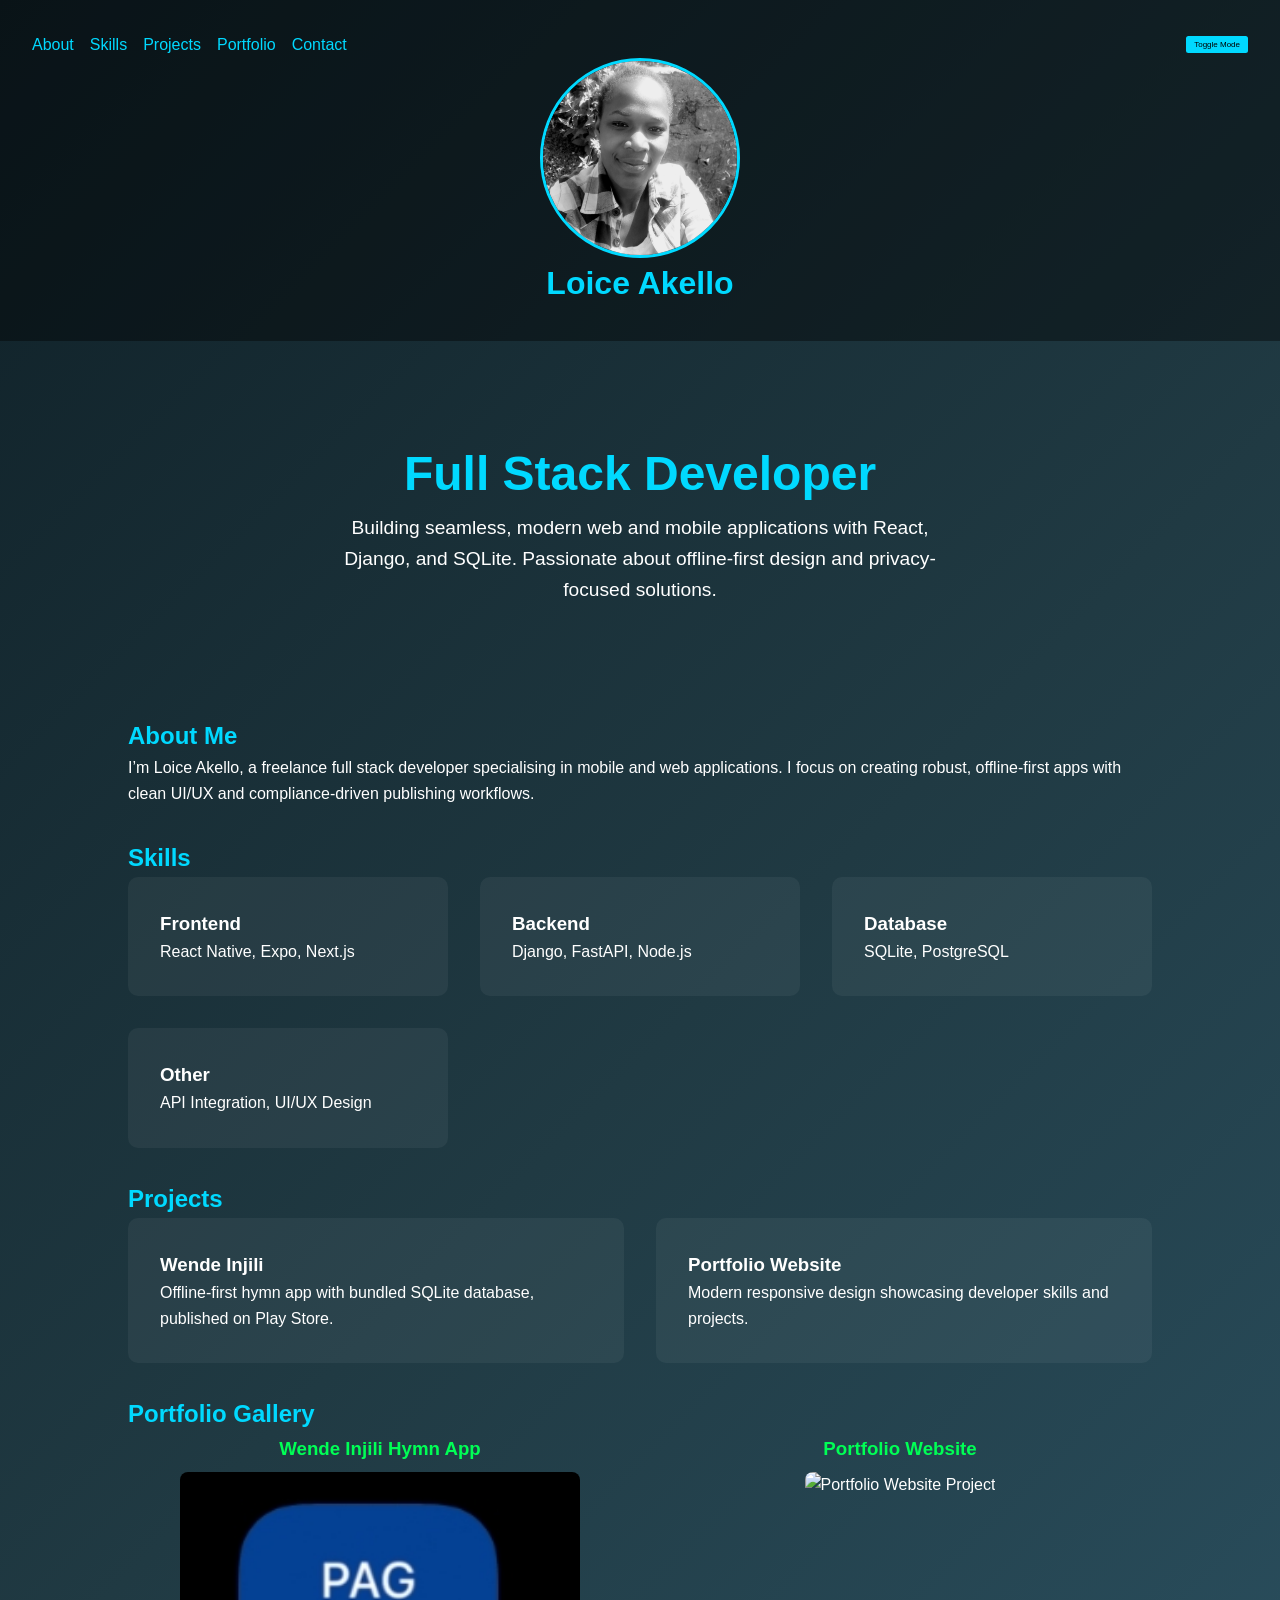
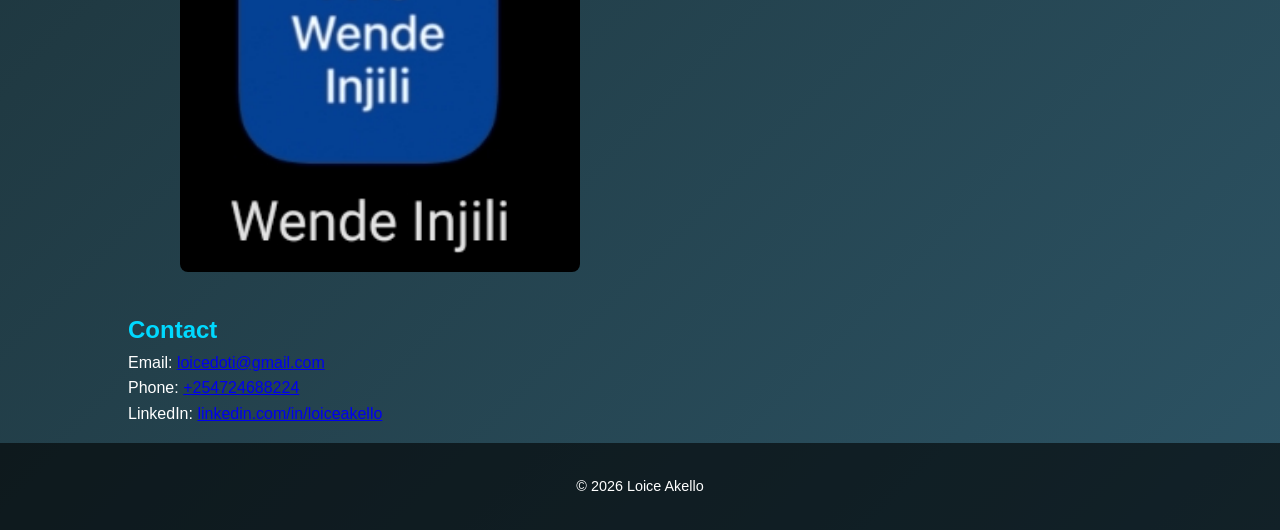
==== index.html @ aa0aff54 "Update index.html and styles.css with latest changes" ====
<!DOCTYPE html>
<html lang="en">
<head>
  <meta charset="UTF-8">
  <meta name="viewport" content="width=device-width, initial-scale=1.0">
  <title>Loice Akello | Full Stack Developer</title>
  <link rel="stylesheet" href="styles.css">
</head>
<body>
  <header>
    <div class="header-top">
    <nav class="top-nav">
      <a href="#about">About</a>
      <a href="#skills">Skills</a>
      <a href="#projects">Projects</a>
      <a href="#portfolio">Portfolio</a>
      <a href="#contact">Contact</a>
    </nav>

    <!-- Toggle mode button on far right -->
    <button class="toggle-btn" onclick="toggleTheme()">Toggle Mode</button>
    </div>
  
  <!-- Profile image -->
  <img src="images/profile.jpg" alt="Loice Akello" class="profile">

  <!-- Name below the image -->
  <h1>Loice Akello</h1>
  </header>

  <section class="hero">
    <h2>Full Stack Developer</h2>
    <p>Building seamless, modern web and mobile applications with React, Django, and SQLite. Passionate about offline-first design and privacy-focused solutions.</p>
  </section>

  <section id="about">
    <h2>About Me</h2>
    <p>I’m Loice Akello, a freelance full stack developer specialising in mobile and web applications. I focus on creating robust, offline-first apps with clean UI/UX and compliance-driven publishing workflows.</p>
  </section>

  <section id="skills">
    <h2>Skills</h2>
    <div class="card-grid">
      <div class="card"><h3>Frontend</h3><p>React Native, Expo, Next.js</p></div>
      <div class="card"><h3>Backend</h3><p>Django, FastAPI, Node.js</p></div>
      <div class="card"><h3>Database</h3><p>SQLite, PostgreSQL</p></div>
      <div class="card"><h3>Other</h3><p>API Integration, UI/UX Design</p></div>
    </div>
  </section>

  <section id="projects">
    <h2>Projects</h2>
    <div class="card-grid">
      <div class="card"><h3>Wende Injili</h3><p>Offline-first hymn app with bundled SQLite database, published on Play Store.</p></div>
      <div class="card"><h3>Portfolio Website</h3><p>Modern responsive design showcasing developer skills and projects.</p></div>
    </div>
  </section>

  <section id="portfolio">
    <h2>Portfolio Gallery</h2>
    <div class="gallery">
      <div class="gallery-item">
        <h3>Wende Injili Hymn App</h3>
        <img src="images/hymn_app.jpg" alt="Wende Injili Project">
      </div>

      <div class="gallery-item">
        <h3>Portfolio Website</h3>
        <img src="images/portfolio.jpg" alt="Portfolio Website Project">
      </div>
    </div>
  </section>

  <section id="contact">
    <h2>Contact</h2>
    <p>Email: <a href="mailto:loicedoti@gmail.com">loicedoti@gmail.com</a></p>
    <p>Phone: <a href="tel:+254724688224">+254724688224</a></p>
    <p>LinkedIn: <a href="#">linkedin.com/in/loiceakello</a></p>
  </section>

  <footer>
    <p>&copy; 2026 Loice Akello</p>
  </footer>

  <script>
    function toggleTheme() {
      document.body.classList.toggle('light');
    }
  </script>
</body>
</html>
---- styles.css ----
h2 {
  color: #00d9ff; /* Light cyan color for headings */
}

header {
  display: flex;
  flex-direction: column; /* stack items vertically */
  align-items: center;    /* center horizontally */
  padding: 2rem;
  background: rgba(0,0,0,0.4);
  position: relative;
  top: 0;
}

header img.profile {
  width: 200px;
  height: 200px;
  border-radius: 50%; /* circular photo */
  border: 3px solid #00d9ff;
  object-fit: cover;
  margin-bottom: 0.01rem; /* space between image and h1 */
}

header h1 {
  font-size: 2rem;
  font-weight: bold;
  color: #00d9ff;
  text-align: center;
}

.header-top {
  width: 100%;
  display: flex;
  justify-content: space-between; /* nav on left, toggle on right */
  align-items: center;
}

.top-nav {
  display: flex;
  gap: 1rem; /* space between links */
}

.top-nav a {
  color: #00d9ff;
  text-decoration: none;
  font-weight: 500;
  transition: color 0.3s ease;
}

.top-nav a:hover {
  color: #c3c8c9;
}

.toggle-btn {
  font-size: 0.5rem;
  background: #00d9ff;
  border: none;
  padding: 0.25rem 0.5rem;
  border-radius: 2.5px;
  cursor: pointer;
  color: #000;
}

.gallery {
  display: grid;
  grid-template-columns: repeat(auto-fit, minmax(250px, 1fr));
  gap: 2rem;
}

.gallery-item {
  text-align: center; /* centers h3 and image */
}

.gallery-item h3 {
  margin-bottom: 0.5rem;
  color: #00ff55;
}

.gallery-item img {
  width: 100%;
  max-width: 400px;
  border-radius: 8px;
  transition: transform 0.3s ease;
}

.gallery-item img:hover {
  transform: scale(1.05);
}

 /* Reset */
    * { margin: 0; padding: 0; box-sizing: border-box; }

    body {
      font-family: 'Segoe UI', sans-serif;
      background: linear-gradient(135deg, #0f2027, #203a43, #2c5364);
      color: #fff;
      line-height: 1.6;
      transition: background 0.5s, color 0.5s;
    }

    body.light {
      background: #f5f5f5;
      color: #333;
    }

    .hero {
      height: 40vh;
      display: flex;
      flex-direction: column;
      justify-content: center;
      align-items: center;
      text-align: center;
      padding: 0 10%;
    }

    .hero h2 {
      font-size: 3rem;
      margin-bottom: 0;
      animation: fadeInDown 1.5s ease;
    }

    .hero p {
      font-size: 1.2rem;
      max-width: 600px;
      animation: fadeInUp 2s ease;
    }

    @keyframes fadeInDown {
      from { opacity: 0; transform: translateY(-30px); }
      to { opacity: 1; transform: translateY(0); }
    }

    @keyframes fadeInUp {
      from { opacity: 0; transform: translateY(30px); }
      to { opacity: 1; transform: translateY(0); }
    }

    section {
      padding: 1rem 10%;
    }

    .card-grid {
      display: grid;
      grid-template-columns: repeat(auto-fit, minmax(250px, 1fr));
      gap: 2rem;
    }

    .card {
      background: rgba(255,255,255,0.05);
      padding: 2rem;
      border-radius: 10px;
      transition: transform 0.3s ease, background 0.3s ease;
    }

    .card:hover {
      transform: translateY(-10px);
      background: rgba(255,255,255,0.1);
    }

    .gallery {
      display: grid;
      grid-template-columns: repeat(auto-fit, minmax(200px, 1fr));
      gap: 1rem;
    }

    .gallery img {
      width: 100%;
      border-radius: 8px;
      transition: transform 0.3s ease;
    }

    .gallery img:hover {
      transform: scale(1.05);
    }

    footer {
      text-align: center;
      padding: 2rem;
      background: rgba(0,0,0,0.6);
      font-size: 0.9rem;
    }

    footer a {
      color: #00d9ff;
      text-decoration: none;
    }
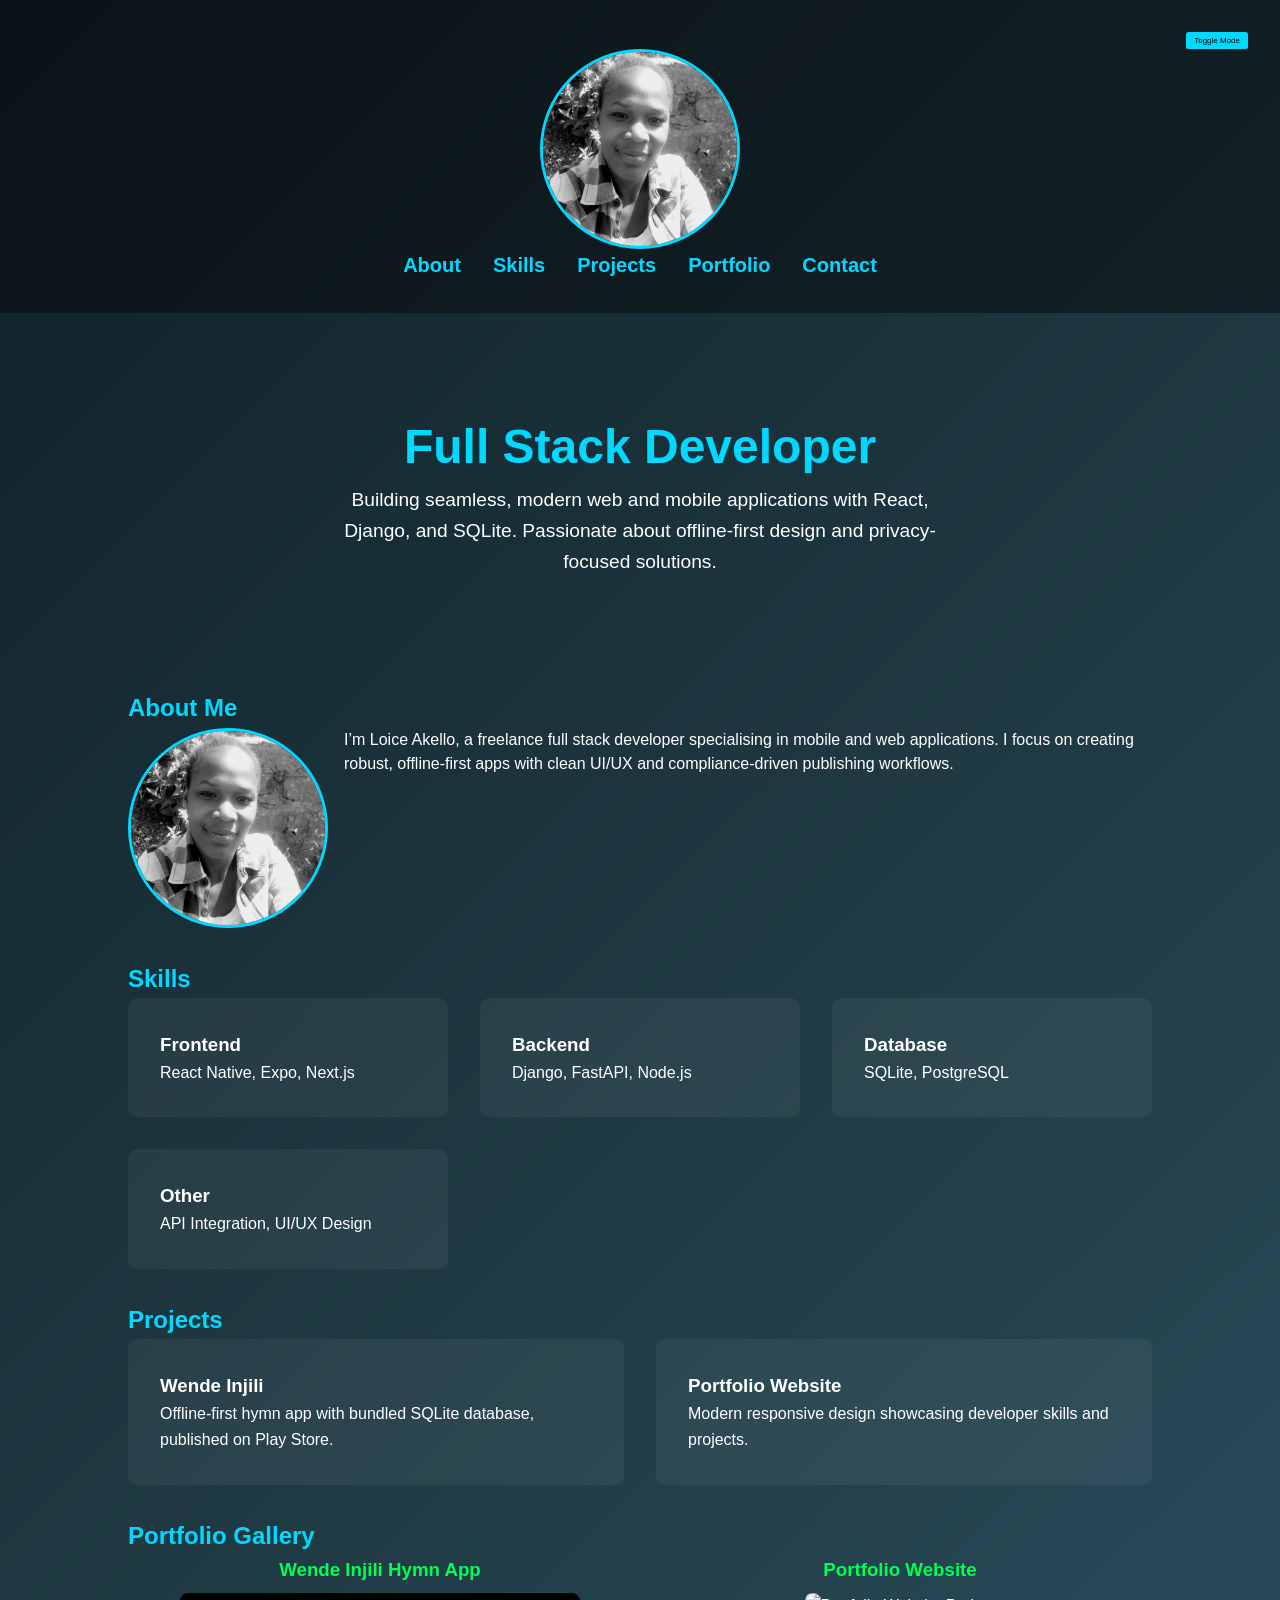
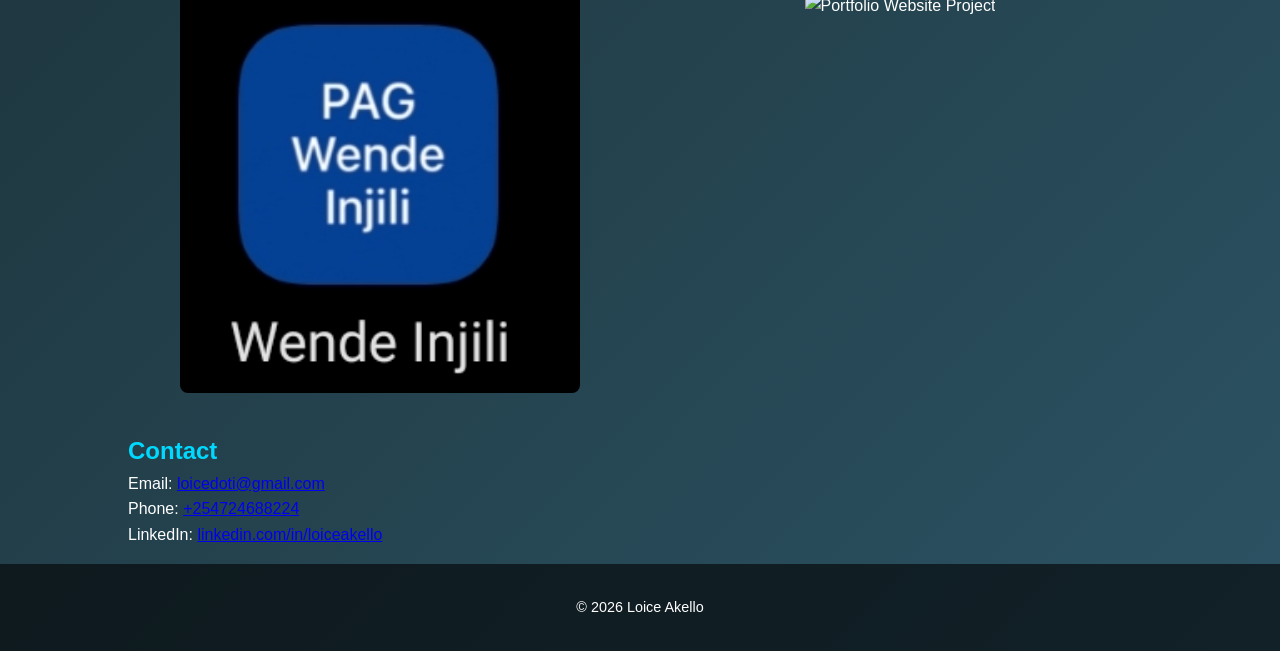
==== commit a21a5e2d: "update index.html and styles.css with latest changes" ====
--- a/index.html
+++ b/index.html
@@ -9,23 +9,21 @@
 <body>
   <header>
     <div class="header-top">
-    <nav class="top-nav">
-      <a href="#about">About</a>
-      <a href="#skills">Skills</a>
-      <a href="#projects">Projects</a>
-      <a href="#portfolio">Portfolio</a>
-      <a href="#contact">Contact</a>
-    </nav>
-
     <!-- Toggle mode button on far right -->
     <button class="toggle-btn" onclick="toggleTheme()">Toggle Mode</button>
     </div>
-  
-  <!-- Profile image -->
-  <img src="images/profile.jpg" alt="Loice Akello" class="profile">
 
-  <!-- Name below the image -->
-  <h1>Loice Akello</h1>
+    <!-- Profile image -->
+    <img src="images/profile.jpg" alt="Loice Akello" class="profile">
+    
+    <!-- Navigation links below profile, aligned left -->
+    <nav class="top-nav">
+    <a href="#about">About</a>
+    <a href="#skills">Skills</a>
+    <a href="#projects">Projects</a>
+    <a href="#portfolio">Portfolio</a>
+    <a href="#contact">Contact</a>
+    </nav>
   </header>
 
   <section class="hero">
@@ -34,9 +32,14 @@
   </section>
 
   <section id="about">
-    <h2>About Me</h2>
-    <p>I’m Loice Akello, a freelance full stack developer specialising in mobile and web applications. I focus on creating robust, offline-first apps with clean UI/UX and compliance-driven publishing workflows.</p>
-  </section>
+  <h2>About Me</h2>
+  <div class="about-container">
+    <img src="images/profile.jpg" alt="Loice Akello" class="profile">
+    <p>
+      I’m Loice Akello, a freelance full stack developer specialising in mobile and web applications. I focus on creating robust, offline-first apps with clean UI/UX and compliance-driven publishing workflows.
+    </p>
+  </div>
+</section>
 
   <section id="skills">
     <h2>Skills</h2>
--- a/styles.css
+++ b/styles.css
@@ -31,19 +31,21 @@
 .header-top {
   width: 100%;
   display: flex;
-  justify-content: space-between; /* nav on left, toggle on right */
-  align-items: center;
+  justify-content: flex-end; /* toggle button on far right */
 }
 
 .top-nav {
-  display: flex;
-  gap: 1rem; /* space between links */
+  width: 100%;
+  display: flex;
+  justify-content: center; /* centers the links horizontally */
+  gap: 2rem; /* spacing between links */
 }
 
 .top-nav a {
   color: #00d9ff;
   text-decoration: none;
-  font-weight: 500;
+  font-weight: 700;
+  font-size: 1.25rem;
   transition: color 0.3s ease;
 }
 
@@ -183,4 +185,25 @@
     footer a {
       color: #00d9ff;
       text-decoration: none;
-    }+    }
+
+.about-container {
+  display: flex;
+  align-items: flex-start; /* aligns top edges */
+  gap: 1rem; /* space between text and photo */
+}
+
+.about-container p {
+  flex: 1; /* text takes remaining space */
+  width: 600px;       /* fixes the paragraph width */
+  font-size: 1rem;    /* optional: adjust text size */
+  line-height: 1.5;   /* optional: improves readability */
+}
+
+.about-container img.profile {
+  width: 200px;
+  height: 200px;
+  border-radius: 50%; /* circular photo */
+  border: 3px solid #00d9ff;
+  object-fit: cover;
+}
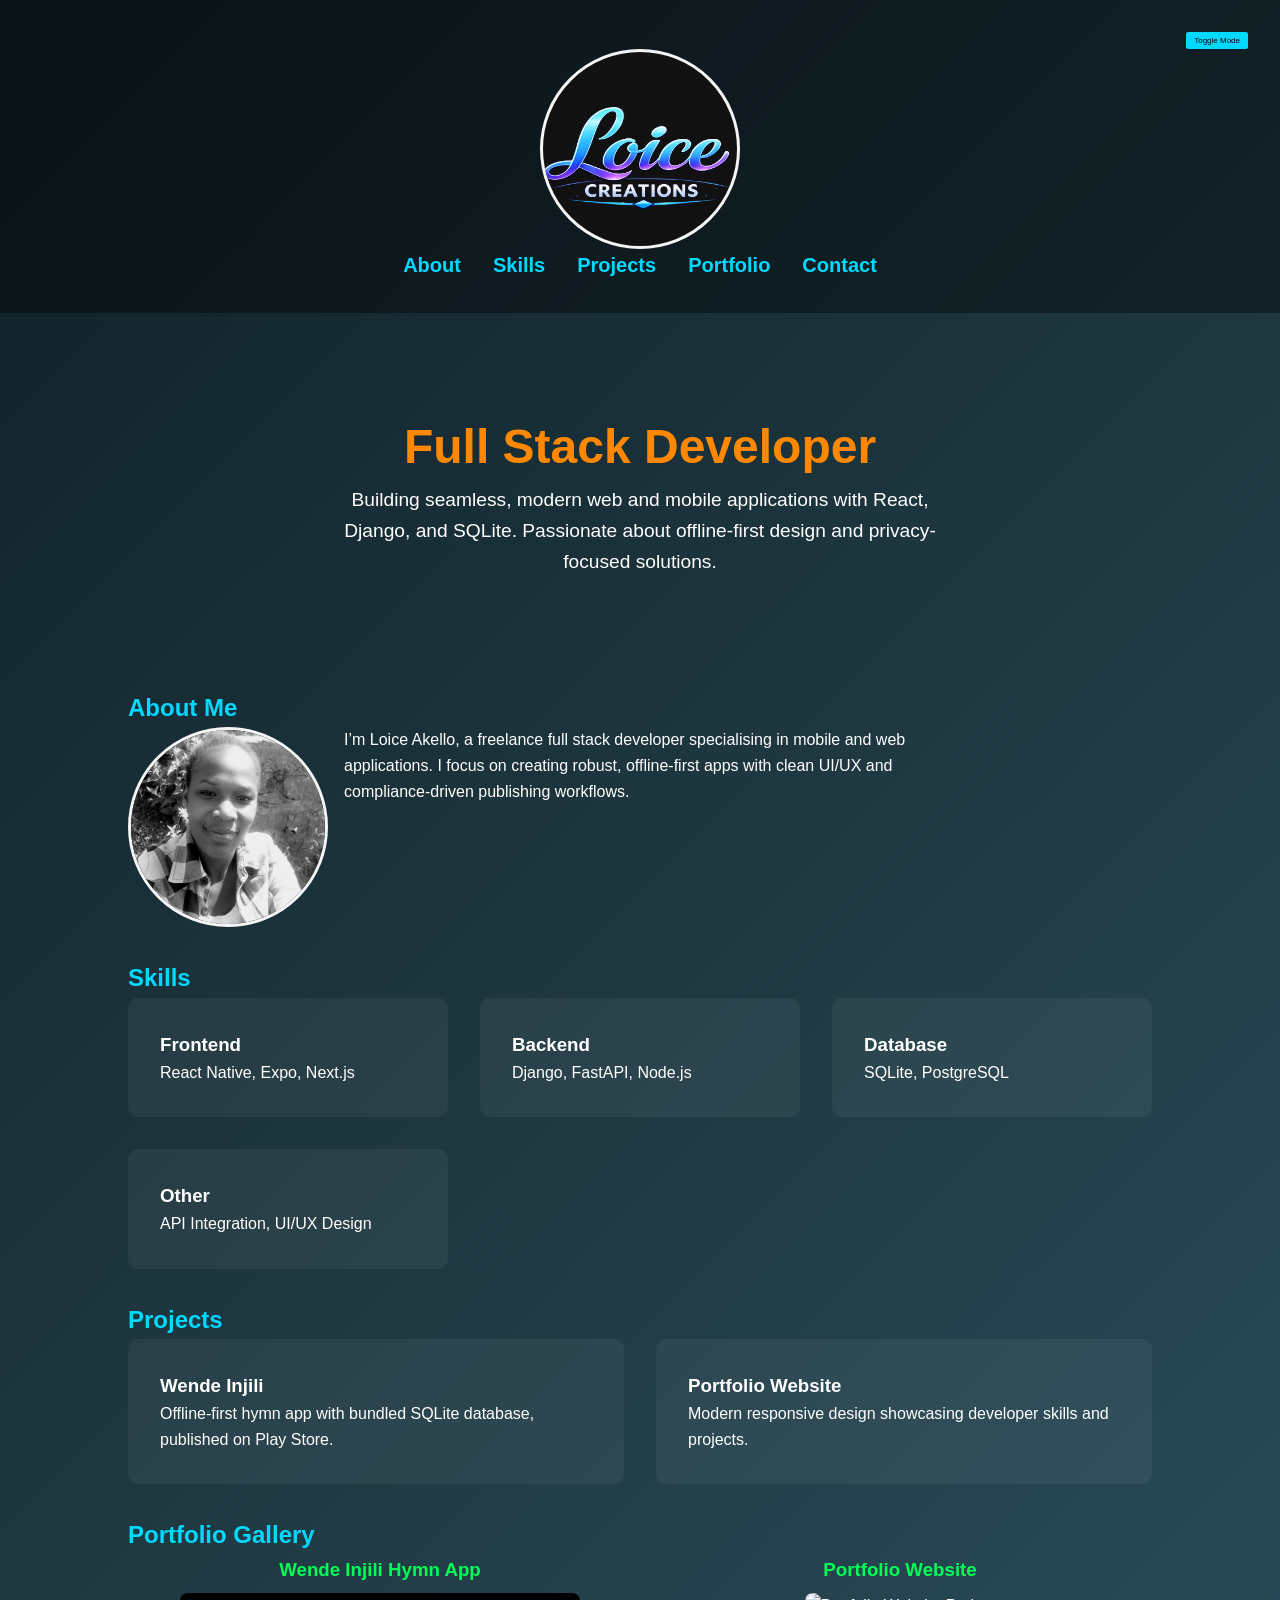
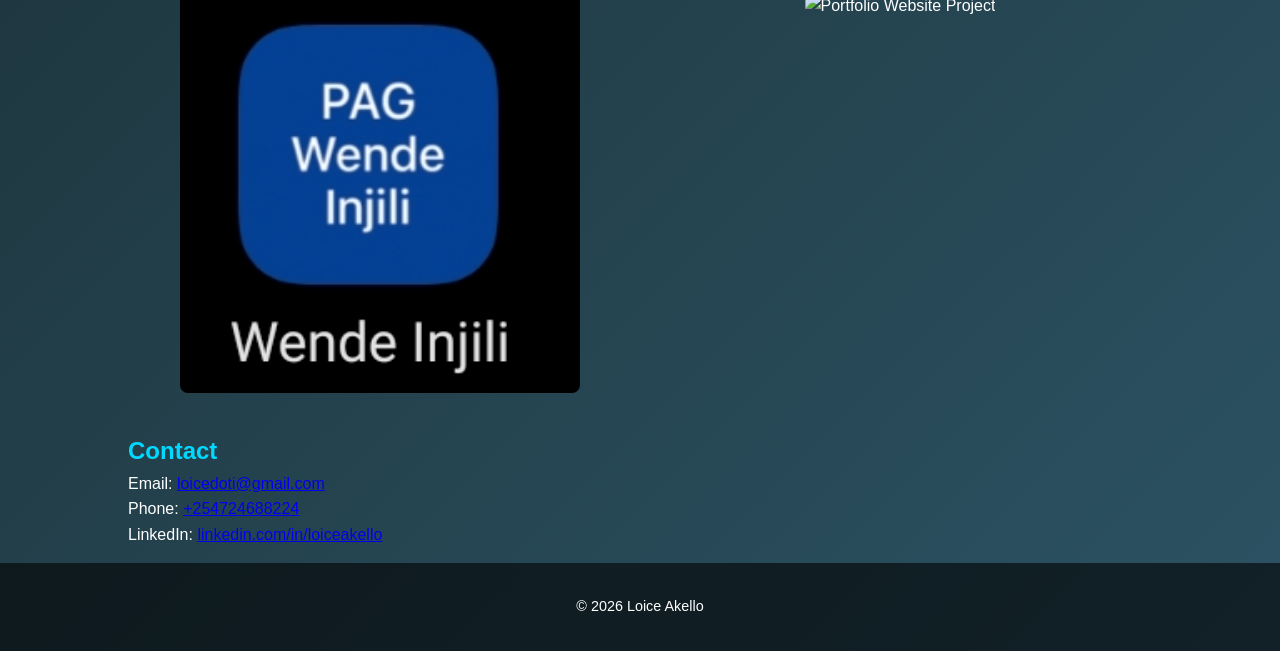
==== commit af575181: "Add new images and update index.html, styles.css" ====
--- a/index.html
+++ b/index.html
@@ -14,7 +14,7 @@
     </div>
 
     <!-- Profile image -->
-    <img src="images/profile.jpg" alt="Loice Akello" class="profile">
+    <img src="images/logo.png" alt="Loice Creations" class="logo">
     
     <!-- Navigation links below profile, aligned left -->
     <nav class="top-nav">
@@ -27,7 +27,7 @@
   </header>
 
   <section class="hero">
-    <h2>Full Stack Developer</h2>
+    <h1>Full Stack Developer</h1>
     <p>Building seamless, modern web and mobile applications with React, Django, and SQLite. Passionate about offline-first design and privacy-focused solutions.</p>
   </section>
 
--- a/styles.css
+++ b/styles.css
@@ -12,20 +12,14 @@
   top: 0;
 }
 
-header img.profile {
+header img.logo {
   width: 200px;
   height: 200px;
   border-radius: 50%; /* circular photo */
-  border: 3px solid #00d9ff;
+  border: 3px solid #f5f5f5;
   object-fit: cover;
-  margin-bottom: 0.01rem; /* space between image and h1 */
-}
-
-header h1 {
-  font-size: 2rem;
-  font-weight: bold;
-  color: #00d9ff;
-  text-align: center;
+   background-color: #111;
+  margin-bottom: 0; /* removes space below image */ 
 }
 
 .header-top {
@@ -44,8 +38,8 @@
 .top-nav a {
   color: #00d9ff;
   text-decoration: none;
-  font-weight: 700;
-  font-size: 1.25rem;
+  font-weight: 600;
+  font-size: clamp(0.5rem, 2vw, 1.25rem); /* responsive scaling */
   transition: color 0.3s ease;
 }
 
@@ -115,8 +109,9 @@
       padding: 0 10%;
     }
 
-    .hero h2 {
-      font-size: 3rem;
+    .hero h1 {
+      color: #ff8800;
+      font-size: clamp(1.5rem, 5vw, 3rem);
       margin-bottom: 0;
       animation: fadeInDown 1.5s ease;
     }
@@ -194,16 +189,27 @@
 }
 
 .about-container p {
-  flex: 1; /* text takes remaining space */
-  width: 600px;       /* fixes the paragraph width */
-  font-size: 1rem;    /* optional: adjust text size */
-  line-height: 1.5;   /* optional: improves readability */
+  max-width: 600px;
+}
+
+/* Responsive rule for small screens */
+@media (max-width: 768px) {
+  .about-container {
+    flex-direction: column;   /* stack items vertically */
+    align-items: center;      /* center them horizontally */
+    text-align: center;       /* center text */
+  }
+
+  .about-container p {
+    width: 100%;              /* text takes full width below image */
+    max-width: 600px;         /* still capped for readability */
+  }
 }
 
 .about-container img.profile {
   width: 200px;
   height: 200px;
   border-radius: 50%; /* circular photo */
-  border: 3px solid #00d9ff;
+  border: 3px solid #f5f5f5;
   object-fit: cover;
 }
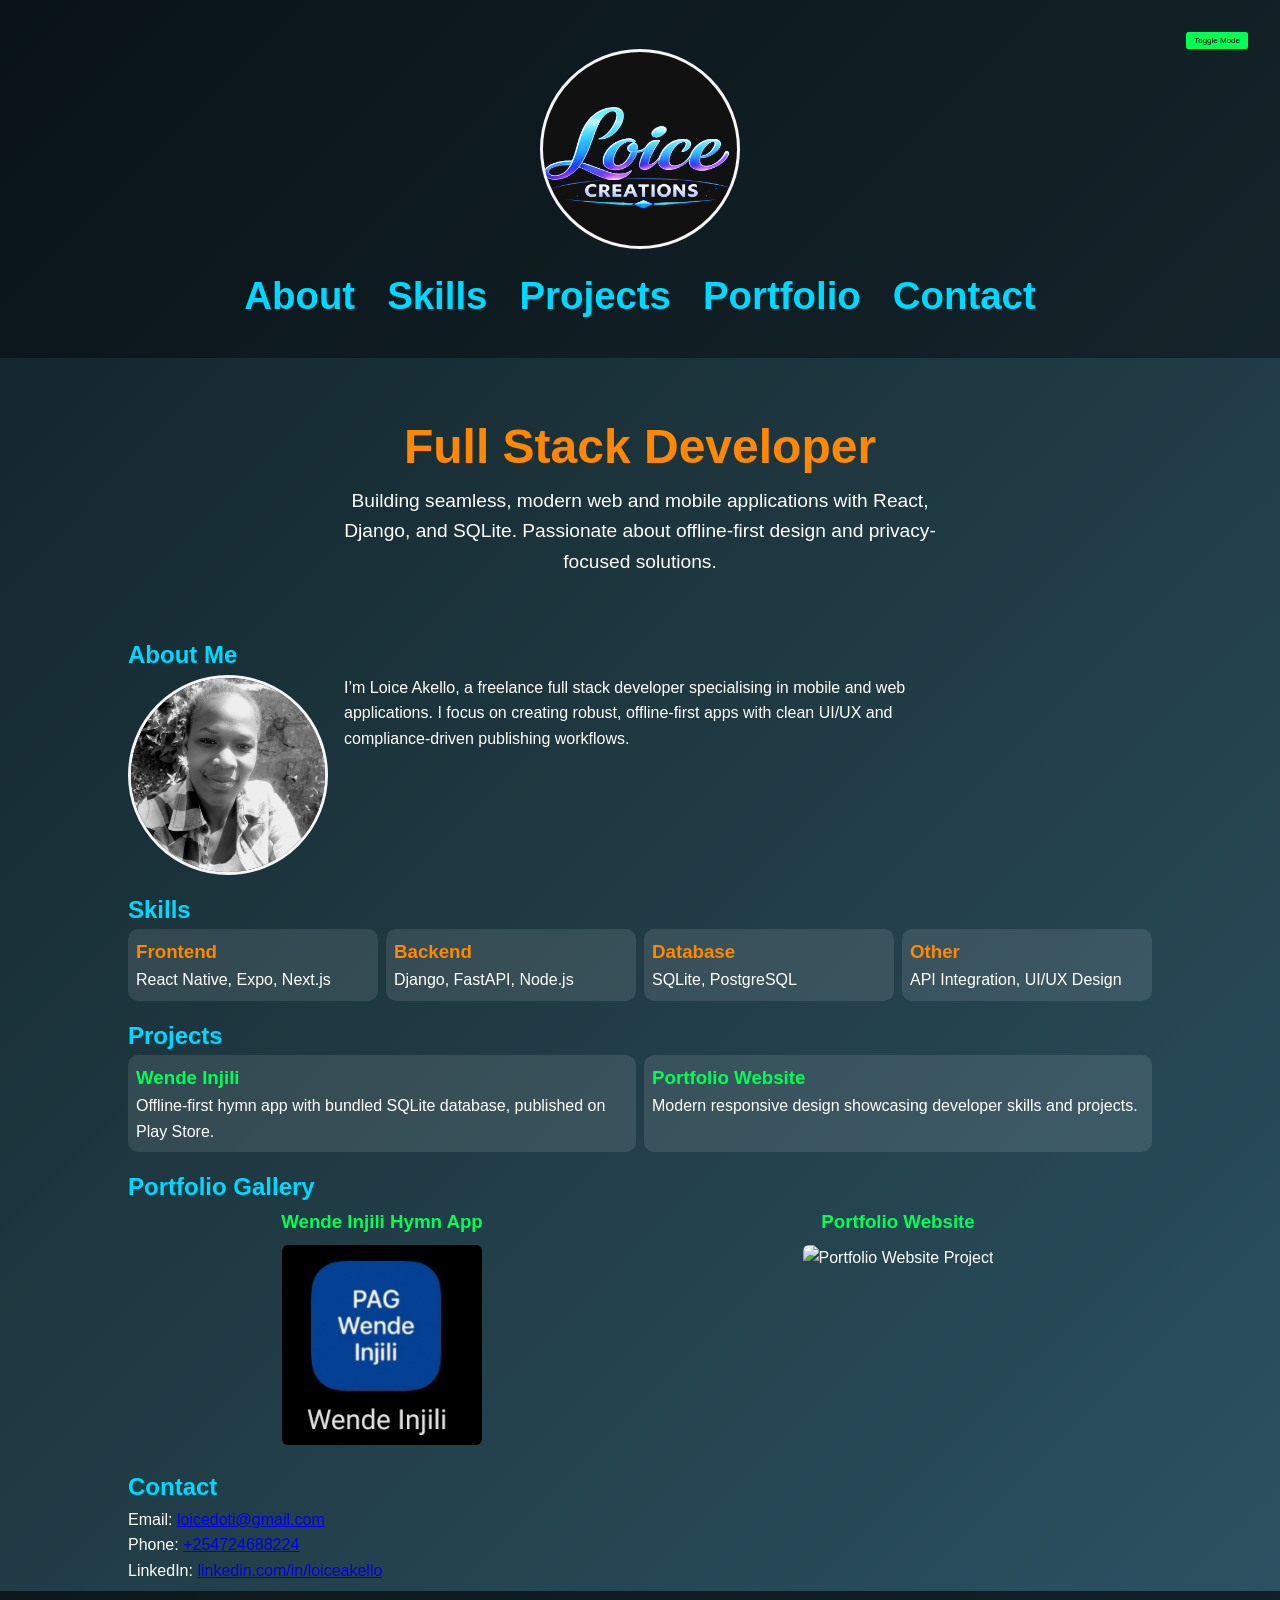
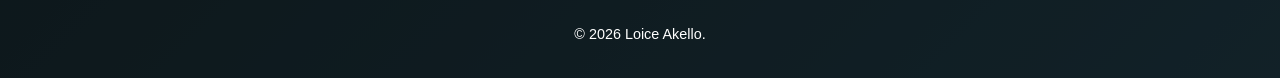
==== commit 52eb64aa: "Add changes made to styles.css and index.html" ====
--- a/index.html
+++ b/index.html
@@ -82,7 +82,7 @@
   </section>
 
   <footer>
-    <p>&copy; 2026 Loice Akello</p>
+    <p>&copy; 2026 Loice Akello.</p>
   </footer>
 
   <script>
--- a/styles.css
+++ b/styles.css
@@ -1,5 +1,5 @@
 h2 {
-  color: #00d9ff; /* Light cyan color for headings */
+  color:  #00d9ff; /* bright cyan for section titles */
 }
 
 header {
@@ -19,7 +19,7 @@
   border: 3px solid #f5f5f5;
   object-fit: cover;
    background-color: #111;
-  margin-bottom: 0; /* removes space below image */ 
+  margin-bottom: 1rem; /* space below the logo */
 }
 
 .header-top {
@@ -39,17 +39,18 @@
   color: #00d9ff;
   text-decoration: none;
   font-weight: 600;
-  font-size: clamp(0.5rem, 2vw, 1.25rem); /* responsive scaling */
-  transition: color 0.3s ease;
+  font-size: clamp(0.8rem, 3vw, 2.5rem); /* responsive scaling */
+  transition: color 0.3s ease, transform 0.3s ease; /* smooth hover effects */
 }
 
 .top-nav a:hover {
   color: #c3c8c9;
+  transform: scale(1.1); /* slight zoom on hover */
 }
 
 .toggle-btn {
   font-size: 0.5rem;
-  background: #00d9ff;
+  background: #00ff55;
   border: none;
   padding: 0.25rem 0.5rem;
   border-radius: 2.5px;
@@ -60,7 +61,7 @@
 .gallery {
   display: grid;
   grid-template-columns: repeat(auto-fit, minmax(250px, 1fr));
-  gap: 2rem;
+  gap: 0.5rem;
 }
 
 .gallery-item {
@@ -100,7 +101,7 @@
     }
 
     .hero {
-      height: 40vh;
+      height: 30vh;
       display: flex;
       flex-direction: column;
       justify-content: center;
@@ -133,18 +134,18 @@
     }
 
     section {
-      padding: 1rem 10%;
+      padding: 0.5rem 10%;
     }
 
     .card-grid {
       display: grid;
       grid-template-columns: repeat(auto-fit, minmax(250px, 1fr));
-      gap: 2rem;
+      gap: 0.5rem;
     }
 
     .card {
-      background: rgba(255,255,255,0.05);
-      padding: 2rem;
+      background: rgba(255,255,255,0.1);
+      padding: 0.5rem;
       border-radius: 10px;
       transition: transform 0.3s ease, background 0.3s ease;
     }
@@ -157,13 +158,14 @@
     .gallery {
       display: grid;
       grid-template-columns: repeat(auto-fit, minmax(200px, 1fr));
-      gap: 1rem;
-    }
-
-    .gallery img {
-      width: 100%;
-      border-radius: 8px;
-      transition: transform 0.3s ease;
+      gap: 0.5rem;
+    }
+
+    .gallery-item img {
+    width: 100%;
+    max-width: 200px;          
+    border-radius: 6px;
+    transition: transform 0.3s ease;
     }
 
     .gallery img:hover {
@@ -213,3 +215,11 @@
   border: 3px solid #f5f5f5;
   object-fit: cover;
 }
+
+#skills h3 {
+  color: #ff8800;
+}
+
+#projects h3 {
+  color:  #00ff55;
+}
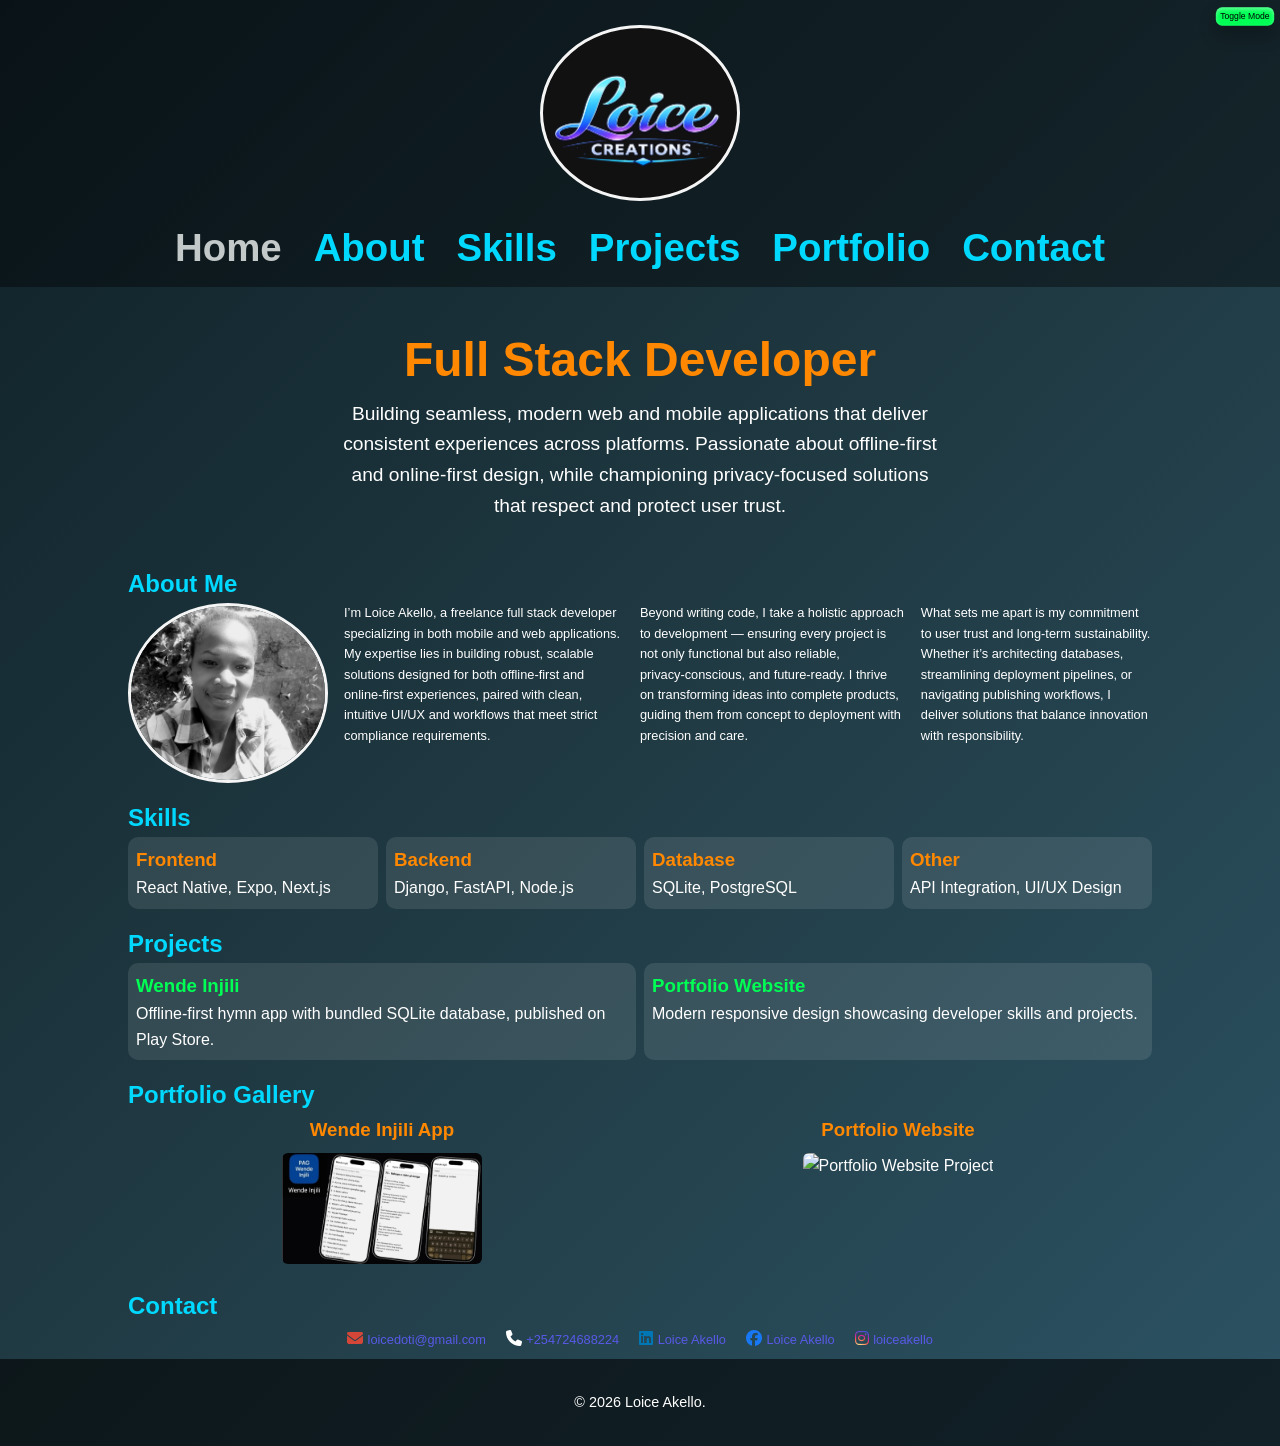
==== commit 3bb06649: "Update index.html, styles.css, and images" ====
--- a/index.html
+++ b/index.html
@@ -5,8 +5,11 @@
   <meta name="viewport" content="width=device-width, initial-scale=1.0">
   <title>Loice Akello | Full Stack Developer</title>
   <link rel="stylesheet" href="styles.css">
+  <link rel="stylesheet" href="https://cdnjs.cloudflare.com/ajax/libs/font-awesome/6.5.0/css/all.min.css">
 </head>
+
 <body>
+  <div class="page">
   <header>
     <div class="header-top">
     <!-- Toggle mode button on far right -->
@@ -18,17 +21,21 @@
     
     <!-- Navigation links below profile, aligned left -->
     <nav class="top-nav">
-    <a href="#about">About</a>
-    <a href="#skills">Skills</a>
-    <a href="#projects">Projects</a>
-    <a href="#portfolio">Portfolio</a>
-    <a href="#contact">Contact</a>
+      <a href="#" onclick="showAllSections()">Home</a>
+      <a href="#" onclick="showSection('about')">About</a>
+      <a href="#" onclick="showSection('skills')">Skills</a>
+      <a href="#" onclick="showSection('projects')">Projects</a>
+      <a href="#" onclick="showSection('portfolio')">Portfolio</a>
+      <a href="#" onclick="showSection('contact')">Contact</a>
     </nav>
   </header>
 
   <section class="hero">
     <h1>Full Stack Developer</h1>
-    <p>Building seamless, modern web and mobile applications with React, Django, and SQLite. Passionate about offline-first design and privacy-focused solutions.</p>
+    <p>Building seamless, modern web and mobile applications that deliver consistent 
+      experiences across platforms. Passionate about offline‑first and online‑first design, 
+      while championing privacy‑focused solutions that respect and protect user trust.
+    </p>
   </section>
 
   <section id="about">
@@ -36,7 +43,21 @@
   <div class="about-container">
     <img src="images/profile.jpg" alt="Loice Akello" class="profile">
     <p>
-      I’m Loice Akello, a freelance full stack developer specialising in mobile and web applications. I focus on creating robust, offline-first apps with clean UI/UX and compliance-driven publishing workflows.
+     I’m Loice Akello, a freelance full stack developer specializing in both mobile and 
+     web applications. My expertise lies in building robust, scalable solutions designed 
+     for both offline‑first and online‑first experiences, paired with clean, intuitive UI/UX 
+     and workflows that meet strict compliance requirements.
+    </p>
+    <p> 
+      Beyond writing code, I take a holistic approach to development — ensuring every 
+      project is not only functional but also reliable, privacy‑conscious, and future‑ready. 
+      I thrive on transforming ideas into complete products, guiding them from concept to 
+      deployment with precision and care.
+    </p>
+    <p>
+      What sets me apart is my commitment to user trust and long‑term sustainability. 
+      Whether it’s architecting databases, streamlining deployment pipelines, or navigating 
+      publishing workflows, I deliver solutions that balance innovation with responsibility.
     </p>
   </div>
 </section>
@@ -63,8 +84,8 @@
     <h2>Portfolio Gallery</h2>
     <div class="gallery">
       <div class="gallery-item">
-        <h3>Wende Injili Hymn App</h3>
-        <img src="images/hymn_app.jpg" alt="Wende Injili Project">
+        <h3>Wende Injili App</h3>
+        <img src="images/wende_injili_images.jpg" alt="Wende Injili Project">
       </div>
 
       <div class="gallery-item">
@@ -75,11 +96,26 @@
   </section>
 
   <section id="contact">
-    <h2>Contact</h2>
-    <p>Email: <a href="mailto:loicedoti@gmail.com">loicedoti@gmail.com</a></p>
-    <p>Phone: <a href="tel:+254724688224">+254724688224</a></p>
-    <p>LinkedIn: <a href="#">linkedin.com/in/loiceakello</a></p>
-  </section>
+  <h2>Contact</h2>
+  <div id="contact-info">
+    <p><i class="fas fa-envelope"></i> 
+      <a href="mailto:loicedoti@gmail.com">loicedoti@gmail.com</a>
+    </p>
+    <p><i class="fas fa-phone"></i> 
+      <a href="tel:+254724688224">+254724688224</a>
+    </p>
+    <p><i class="fab fa-linkedin"></i> 
+      <a href="https://www.linkedin.com/in/loice-akello-7051995l" target="_blank">Loice Akello</a>
+    </p>
+    <p><i class="fab fa-facebook"></i> 
+      <a href="https://facebook.com/loiceakello" target="_blank">Loice Akello</a>
+    </p>
+    <p><i class="fab fa-instagram"></i> 
+      <a href="https://instagram.com/loiceakello" target="_blank">loiceakello</a>
+    </p>
+  </div>
+</section>
+
 
   <footer>
     <p>&copy; 2026 Loice Akello.</p>
@@ -90,5 +126,59 @@
       document.body.classList.toggle('light');
     }
   </script>
+  
+  <script>
+function showSection(sectionId) {
+  // Hide all sections
+  document.querySelectorAll('section').forEach(sec => {
+    sec.classList.add('hidden');
+    sec.classList.remove('fade-in-down', 'fade-in-up');
+  });
+
+  // Show only the clicked section
+  const target = document.getElementById(sectionId);
+  target.classList.remove('hidden');
+
+  // Force reflow so animation restarts
+  void target.offsetWidth;
+
+  // Apply fade-in animation
+  if (sectionId === 'about' || sectionId === 'skills') {
+    target.classList.add('fade-in-down');
+  } else {
+    target.classList.add('fade-in-up');
+  }
+
+  // Update nav link highlight
+  document.querySelectorAll('.top-nav a').forEach(link => link.classList.remove('active'));
+  const activeLink = document.querySelector(`.top-nav a[onclick*="${sectionId}"]`);
+  if (activeLink) activeLink.classList.add('active');
+}
+
+function showAllSections() {
+  // Show all sections with fade-in-down
+  document.querySelectorAll('section').forEach(sec => {
+    sec.classList.remove('hidden');
+    sec.classList.remove('fade-in-up', 'fade-in-down');
+    void sec.offsetWidth; // force reflow
+    sec.classList.add('fade-in-down');
+  });
+
+  // Reset nav link highlight
+  document.querySelectorAll('.top-nav a').forEach(link => link.classList.remove('active'));
+
+  // Highlight Home link
+  const homeLink = document.querySelector('.top-nav a[onclick*="showAllSections"]');
+  if (homeLink) homeLink.classList.add('active');
+}
+
+// Default: show all sections on page load with fade-in-down
+document.addEventListener("DOMContentLoaded", () => {
+  showAllSections();
+});
+</script>
+
+
+</div>
 </body>
 </html>
--- a/styles.css
+++ b/styles.css
@@ -6,19 +6,20 @@
   display: flex;
   flex-direction: column; /* stack items vertically */
   align-items: center;    /* center horizontally */
-  padding: 2rem;
+  padding: 0.5rem;
   background: rgba(0,0,0,0.4);
   position: relative;
   top: 0;
 }
 
 header img.logo {
-  width: 200px;
-  height: 200px;
+  max-width: 200px;
+  width: 100%;
+  height: auto;
   border-radius: 50%; /* circular photo */
   border: 3px solid #f5f5f5;
   object-fit: cover;
-   background-color: #111;
+  background-color: #111;
   margin-bottom: 1rem; /* space below the logo */
 }
 
@@ -31,8 +32,9 @@
 .top-nav {
   width: 100%;
   display: flex;
+  flex-wrap: wrap; /* allows links to wrap on smaller screens */
   justify-content: center; /* centers the links horizontally */
-  gap: 2rem; /* spacing between links */
+  gap: 2rem; /* space between links */
 }
 
 .top-nav a {
@@ -48,14 +50,31 @@
   transform: scale(1.1); /* slight zoom on hover */
 }
 
+.top-nav a.active {
+  color: #c3c8c9;              /* highlight color when clicked */
+  font-weight: 700;            /* optional: make it bolder */
+}
 .toggle-btn {
   font-size: 0.5rem;
   background: #00ff55;
   border: none;
-  padding: 0.25rem 0.5rem;
-  border-radius: 2.5px;
+  padding: 0.25rem;
+  border-radius: 6px; /* slightly rounder for 3D look */
   cursor: pointer;
   color: #000;
+
+  /* Puff outward look */
+  transform: scale(1.08);
+  box-shadow: 
+    inset 0 2px 4px rgba(255,255,255,0.4), /* inner highlight */
+    0 8px 16px rgba(0,0,0,0.3);            /* outer shadow */
+  transition: transform 0.3s ease, box-shadow 0.3s ease;
+}
+.toggle-btn:hover {
+  transform: scale(1.12); /* more puff on hover */
+  box-shadow: 
+    inset 0 4px 8px rgba(255,255,255,0.6), /* stronger inner highlight */
+    0 12px 24px rgba(0,0,0,0.4);           /* stronger outer shadow */
 }
 
 .gallery {
@@ -70,14 +89,7 @@
 
 .gallery-item h3 {
   margin-bottom: 0.5rem;
-  color: #00ff55;
-}
-
-.gallery-item img {
-  width: 100%;
-  max-width: 400px;
-  border-radius: 8px;
-  transition: transform 0.3s ease;
+  color: #ff8800; /* bright orange for project titles */
 }
 
 .gallery-item img:hover {
@@ -101,7 +113,7 @@
     }
 
     .hero {
-      height: 30vh;
+      min-height: 30vh;
       display: flex;
       flex-direction: column;
       justify-content: center;
@@ -118,7 +130,7 @@
     }
 
     .hero p {
-      font-size: 1.2rem;
+      font-size:  1.2rem;
       max-width: 600px;
       animation: fadeInUp 2s ease;
     }
@@ -163,7 +175,8 @@
 
     .gallery-item img {
     width: 100%;
-    max-width: 200px;          
+    max-width: 200px;
+    height: auto;          
     border-radius: 6px;
     transition: transform 0.3s ease;
     }
@@ -179,10 +192,9 @@
       font-size: 0.9rem;
     }
 
-    footer a {
-      color: #00d9ff;
-      text-decoration: none;
-    }
+    footer p {
+    color: #ffffff;
+    } 
 
 .about-container {
   display: flex;
@@ -191,7 +203,9 @@
 }
 
 .about-container p {
-  max-width: 600px;
+  max-width: 600px; /* limits line length for readability */
+  font-size: 0.8rem;
+  display: inline-block; /* allows text to wrap nicely next to image */
 }
 
 /* Responsive rule for small screens */
@@ -209,8 +223,9 @@
 }
 
 .about-container img.profile {
-  width: 200px;
-  height: 200px;
+  max-width: 200px;
+  width: 100%;
+  height: auto;
   border-radius: 50%; /* circular photo */
   border: 3px solid #f5f5f5;
   object-fit: cover;
@@ -221,5 +236,101 @@
 }
 
 #projects h3 {
-  color:  #00ff55;
-}
+  color: #00ff55; /* bright green for project titles */
+}
+
+/* Gmail (Envelope icon) */
+#contact .fa-envelope {
+  color: #D44638; /* Gmail red */
+}
+
+/* Facebook */
+#contact .fa-facebook {
+  color: #1877F2; /* Facebook blue */
+}
+
+/* Instagram (gradient effect) */
+#contact .fa-instagram {
+  color: transparent;
+  background: radial-gradient(circle at 30% 107%, 
+    #fdf497 0%, #fdf497 5%, 
+    #fd5949 45%, #d6249f 60%, 
+    #285AEB 90%);
+  -webkit-background-clip: text;
+  background-clip: text;
+}
+
+/* LinkedIn */
+#contact .fa-linkedin {
+  color: #0077B5; /* LinkedIn blue */
+}
+
+/* Continuous blinking animation */
+@keyframes blink {
+  0% { opacity: 1; }
+  50% { opacity: 0; }
+  100% { opacity: 1; }
+}
+
+#contact-info i {
+  animation: blink 1s infinite; /* 1 second cycle, repeats forever */
+  font-size: 1rem;        /* scale icon size */
+  transition: transform 0.3s ease;
+}
+
+#contact-info {
+  display: flex;
+  flex-wrap: wrap;        /* allows wrapping on small screens */
+  justify-content: center; /* centers icons horizontally */
+  gap: 20px;              /* spacing between icons */
+}
+
+#contact p {
+  margin: 0;              /* remove default paragraph spacing */
+}
+
+/* Style all contact-info links */
+#contact-info a {
+  color: rgb(89, 89, 231);        /* dark blue text */
+  text-decoration: none;  /* remove underline */
+  font-weight: 500;       /* optional: make it bold */
+  font-size: 0.8rem;       /* slightly smaller text */
+  transition: color 0.3s ease;
+}
+
+/* Hover effect */
+#contact-info a:hover {
+  color: #c3c8c9;  /* lighter color on hover */
+  text-decoration: underline;
+}
+
+section {
+  display: block;   /* all sections visible by default */
+}
+
+section.active-only {
+  display: block;   /* show only the selected one */
+}
+
+section.hidden {
+  display: none;    /* hide others when toggled */
+}
+
+@keyframes fadeInDown {
+      from { opacity: 0; transform: translateY(-30px); }
+      to { opacity: 1; transform: translateY(0); }
+    }
+
+    @keyframes fadeInUp {
+      from { opacity: 0; transform: translateY(30px); }
+      to { opacity: 1; transform: translateY(0); }
+    }
+
+
+section.fade-in-down {
+  animation: fadeInDown 1.5s ease;
+}
+
+section.fade-in-up {
+  animation: fadeInUp 2s ease;
+}
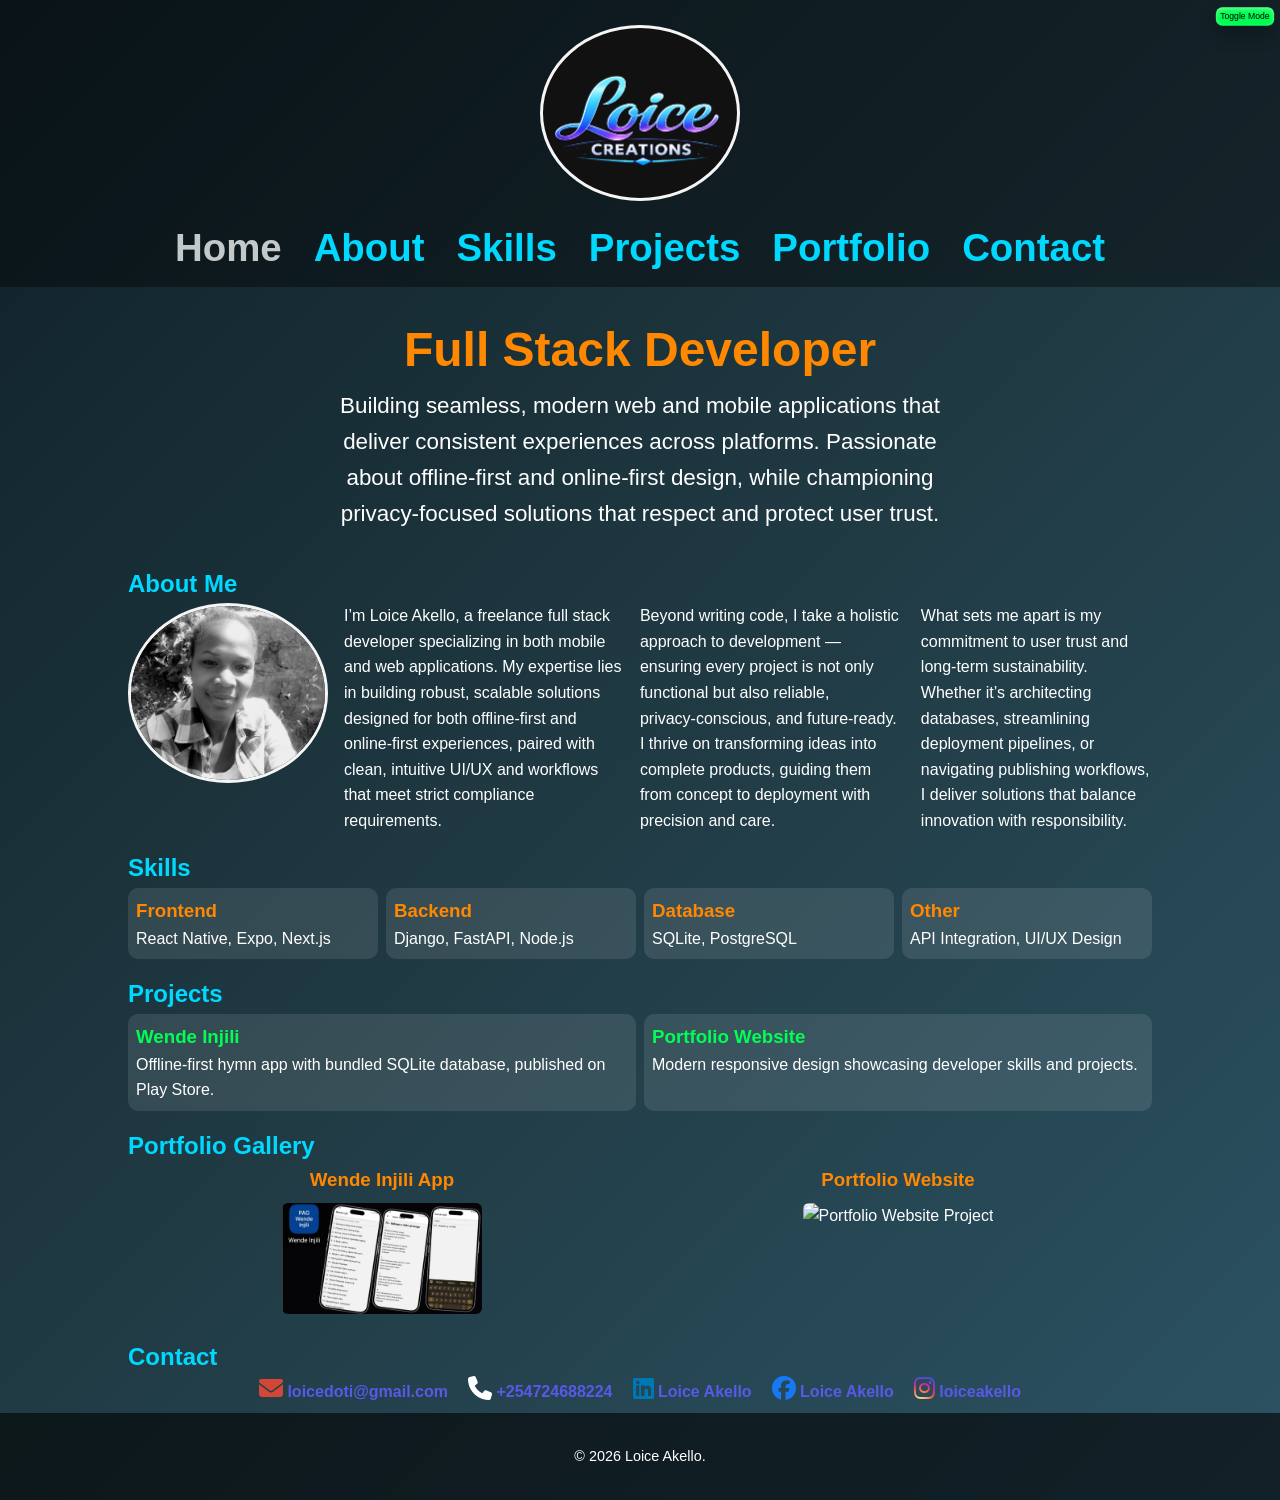
==== commit c4248e05: "Update index.html, styles.css" ====
--- a/index.html
+++ b/index.html
@@ -127,7 +127,7 @@
     }
   </script>
   
-  <script>
+ <script>
 function showSection(sectionId) {
   // Hide all sections
   document.querySelectorAll('section').forEach(sec => {
@@ -149,6 +149,9 @@
     target.classList.add('fade-in-up');
   }
 
+  // Hide footer when viewing a single section
+  document.querySelector('footer').classList.add('hidden');
+
   // Update nav link highlight
   document.querySelectorAll('.top-nav a').forEach(link => link.classList.remove('active'));
   const activeLink = document.querySelector(`.top-nav a[onclick*="${sectionId}"]`);
@@ -164,6 +167,9 @@
     sec.classList.add('fade-in-down');
   });
 
+  // Show footer only in Home view
+  document.querySelector('footer').classList.remove('hidden');
+
   // Reset nav link highlight
   document.querySelectorAll('.top-nav a').forEach(link => link.classList.remove('active'));
 
@@ -172,13 +178,11 @@
   if (homeLink) homeLink.classList.add('active');
 }
 
-// Default: show all sections on page load with fade-in-down
+// Default: show all sections on page load with fade-in-down + footer
 document.addEventListener("DOMContentLoaded", () => {
   showAllSections();
 });
 </script>
-
-
 </div>
 </body>
 </html>
--- a/styles.css
+++ b/styles.css
@@ -34,14 +34,14 @@
   display: flex;
   flex-wrap: wrap; /* allows links to wrap on smaller screens */
   justify-content: center; /* centers the links horizontally */
-  gap: 2rem; /* space between links */
+  gap: clamp(1rem, 3vw, 2rem); /* space between links */
 }
 
 .top-nav a {
   color: #00d9ff;
   text-decoration: none;
   font-weight: 600;
-  font-size: clamp(0.8rem, 3vw, 2.5rem); /* responsive scaling */
+  font-size: clamp(1rem, 3vw, 2.5rem); /* responsive scaling */
   transition: color 0.3s ease, transform 0.3s ease; /* smooth hover effects */
 }
 
@@ -124,13 +124,13 @@
 
     .hero h1 {
       color: #ff8800;
-      font-size: clamp(1.5rem, 5vw, 3rem);
+      font-size: clamp(2rem, 5vw, 3rem);
       margin-bottom: 0;
       animation: fadeInDown 1.5s ease;
     }
 
     .hero p {
-      font-size:  1.2rem;
+      font-size:  1.4rem;
       max-width: 600px;
       animation: fadeInUp 2s ease;
     }
@@ -196,6 +196,10 @@
     color: #ffffff;
     } 
 
+    footer.hidden {
+      display: none;       /* hide footer when not in Home */
+    }
+
 .about-container {
   display: flex;
   align-items: flex-start; /* aligns top edges */
@@ -204,7 +208,7 @@
 
 .about-container p {
   max-width: 600px; /* limits line length for readability */
-  font-size: 0.8rem;
+  font-size: 1rem;
   display: inline-block; /* allows text to wrap nicely next to image */
 }
 
@@ -274,7 +278,7 @@
 
 #contact-info i {
   animation: blink 1s infinite; /* 1 second cycle, repeats forever */
-  font-size: 1rem;        /* scale icon size */
+  font-size: 1.5rem;        /* scale icon size */
   transition: transform 0.3s ease;
 }
 
@@ -293,8 +297,8 @@
 #contact-info a {
   color: rgb(89, 89, 231);        /* dark blue text */
   text-decoration: none;  /* remove underline */
-  font-weight: 500;       /* optional: make it bold */
-  font-size: 0.8rem;       /* slightly smaller text */
+  font-weight: 600;       /* optional: make it bold */
+  font-size: 1rem;       /* slightly smaller text */
   transition: color 0.3s ease;
 }
 
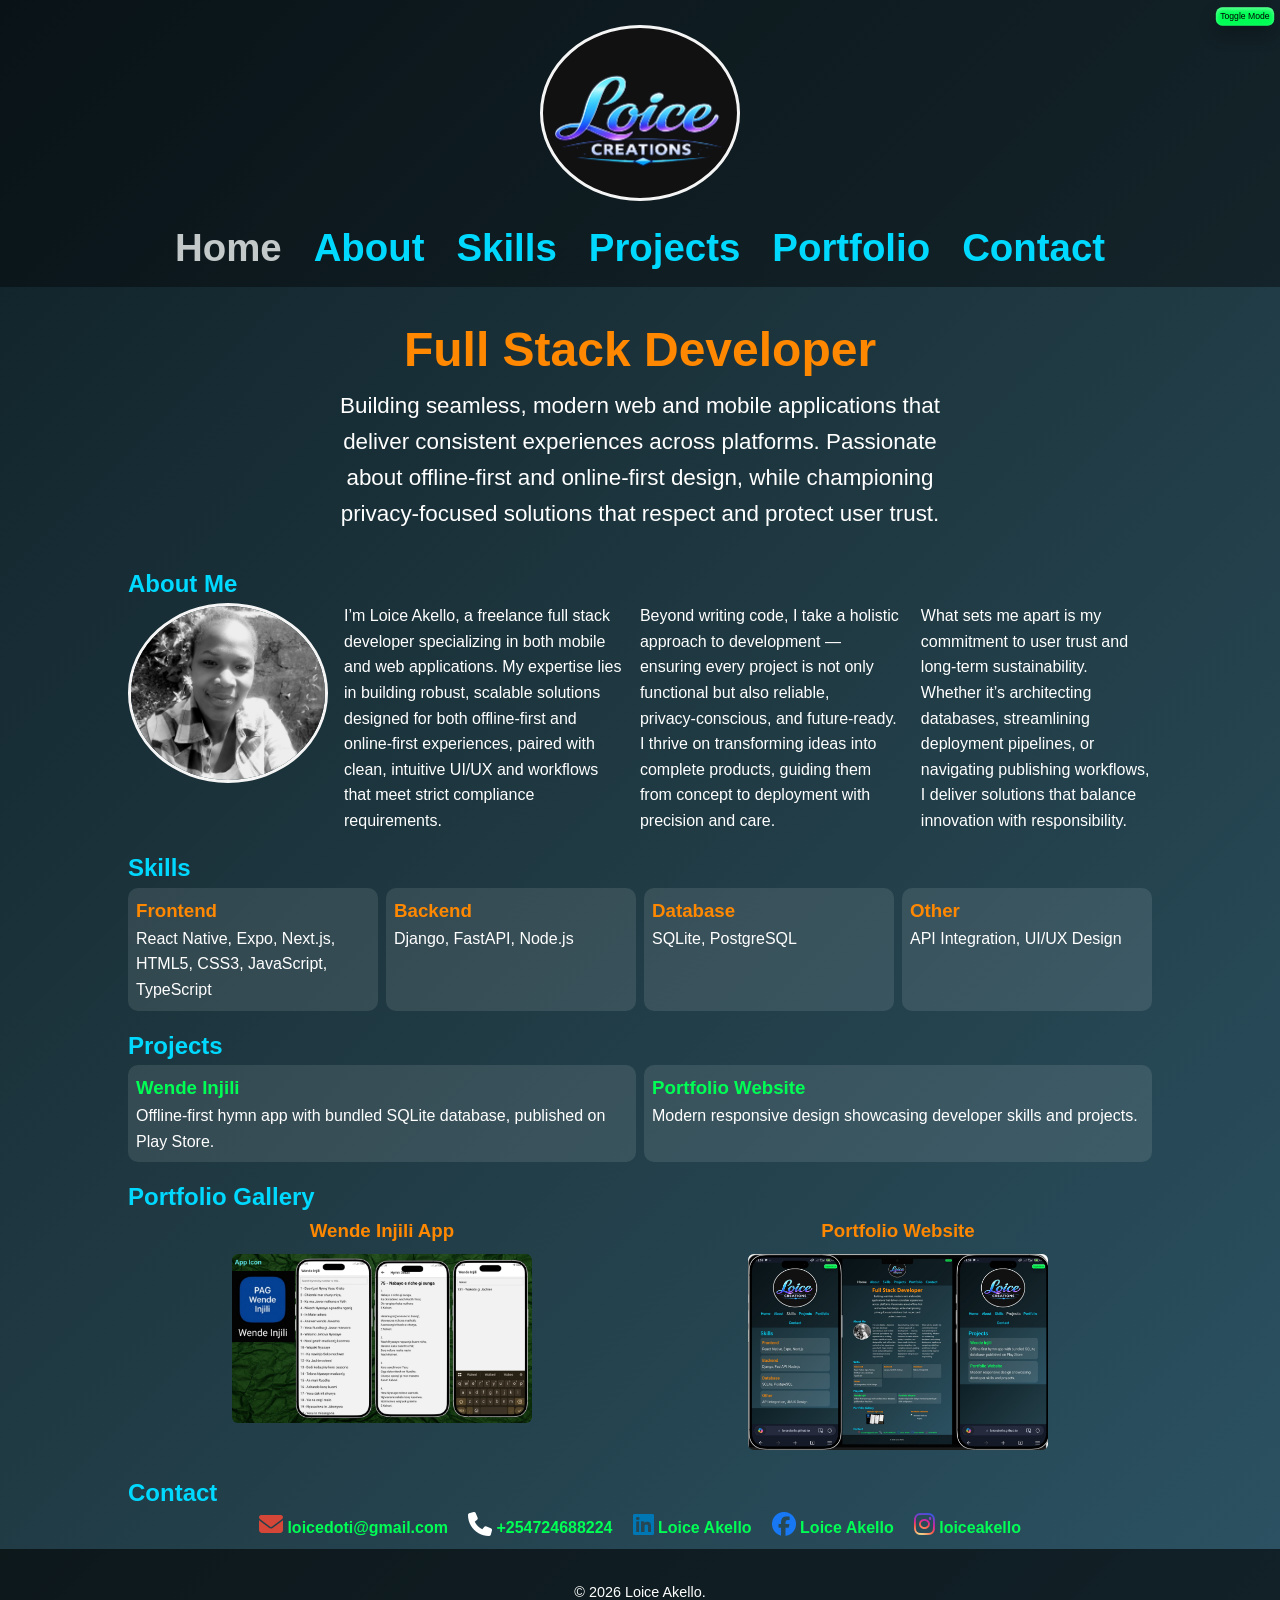
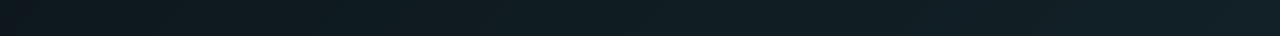
==== commit 6c2212ab: "update styles.css index.html images/" ====
--- a/index.html
+++ b/index.html
@@ -65,7 +65,8 @@
   <section id="skills">
     <h2>Skills</h2>
     <div class="card-grid">
-      <div class="card"><h3>Frontend</h3><p>React Native, Expo, Next.js</p></div>
+      <div class="card"><h3>Frontend</h3><p>React Native, Expo, Next.js, HTML5, CSS3,
+        JavaScript, TypeScript</p></div>
       <div class="card"><h3>Backend</h3><p>Django, FastAPI, Node.js</p></div>
       <div class="card"><h3>Database</h3><p>SQLite, PostgreSQL</p></div>
       <div class="card"><h3>Other</h3><p>API Integration, UI/UX Design</p></div>
@@ -85,12 +86,12 @@
     <div class="gallery">
       <div class="gallery-item">
         <h3>Wende Injili App</h3>
-        <img src="images/wende_injili_images.jpg" alt="Wende Injili Project">
+        <img src="images/hymn banner.png" alt="Wende Injili Project">
       </div>
 
       <div class="gallery-item">
         <h3>Portfolio Website</h3>
-        <img src="images/portfolio.jpg" alt="Portfolio Website Project">
+        <img src="images/website banner.png" alt="Portfolio Website Project">
       </div>
     </div>
   </section>
--- a/styles.css
+++ b/styles.css
@@ -175,7 +175,7 @@
 
     .gallery-item img {
     width: 100%;
-    max-width: 200px;
+    max-width: 300px;
     height: auto;          
     border-radius: 6px;
     transition: transform 0.3s ease;
@@ -295,7 +295,7 @@
 
 /* Style all contact-info links */
 #contact-info a {
-  color: rgb(89, 89, 231);        /* dark blue text */
+  color: #00ff55;      
   text-decoration: none;  /* remove underline */
   font-weight: 600;       /* optional: make it bold */
   font-size: 1rem;       /* slightly smaller text */
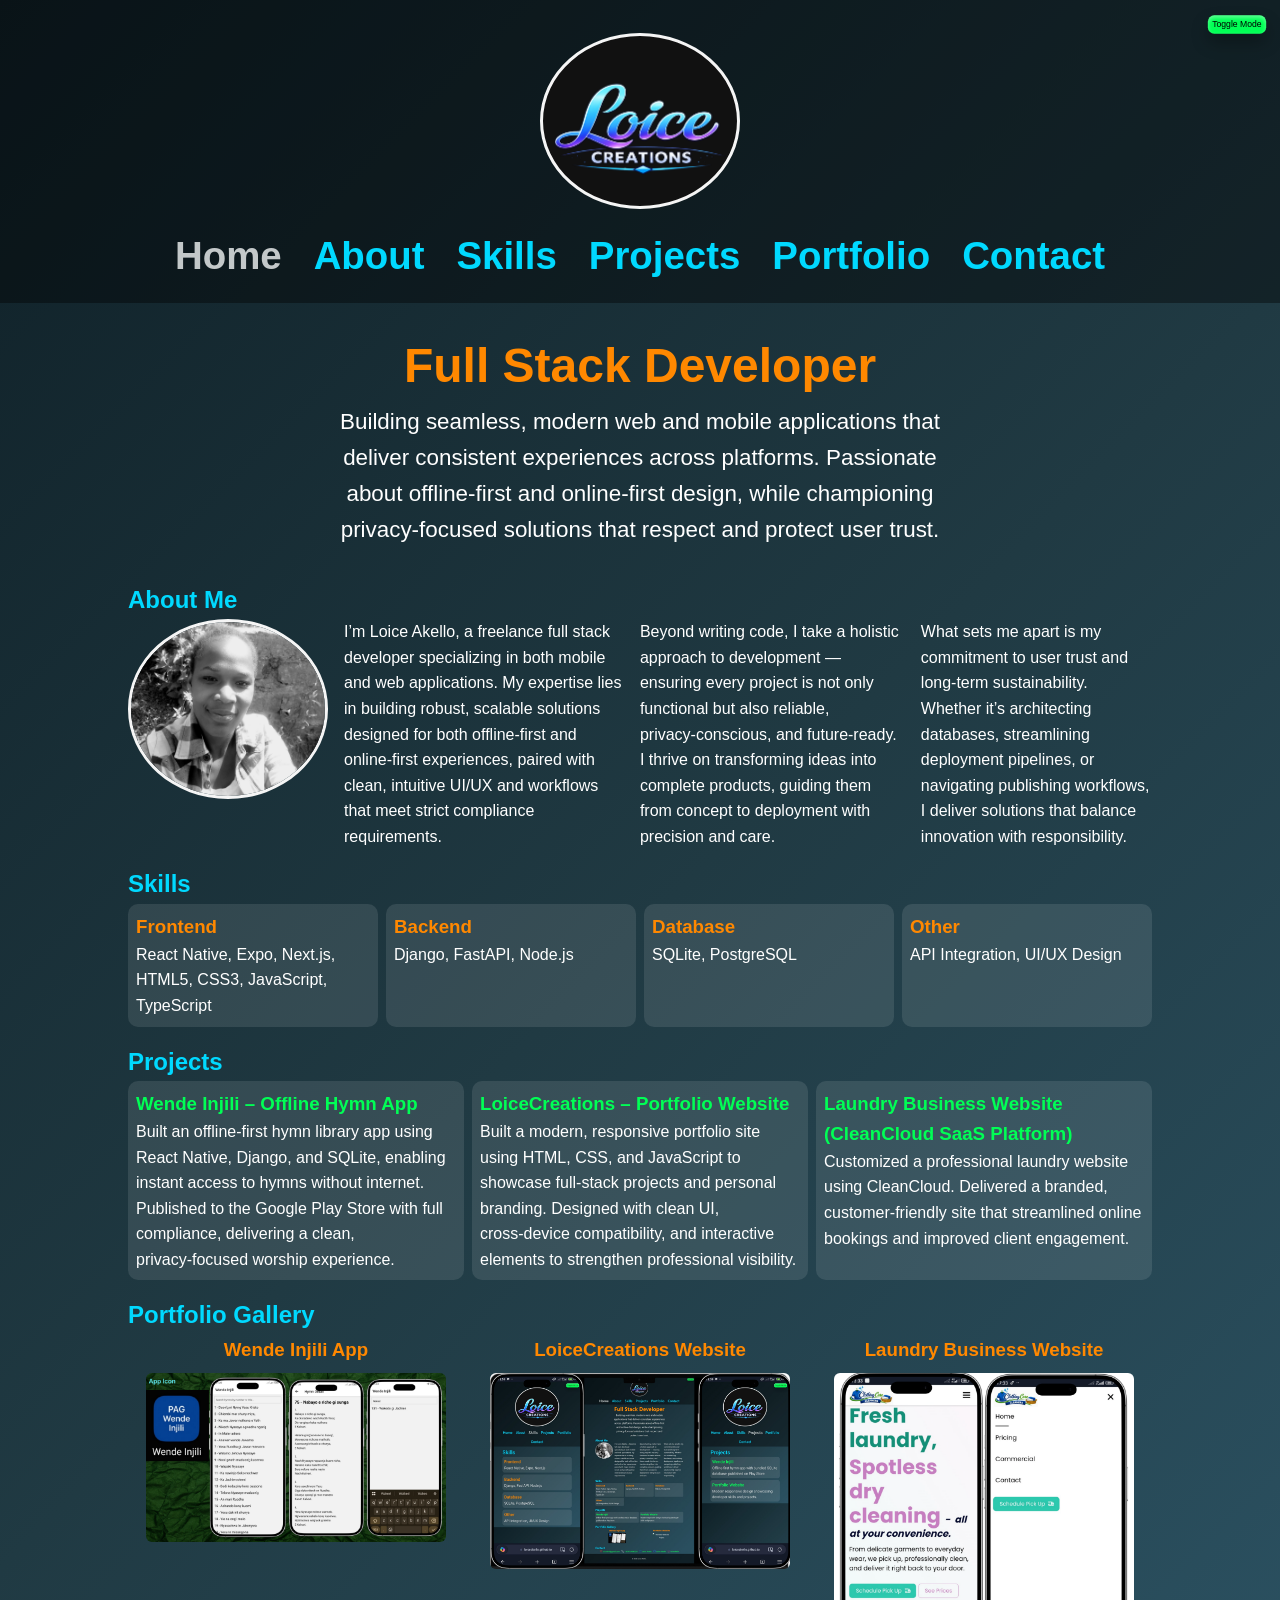
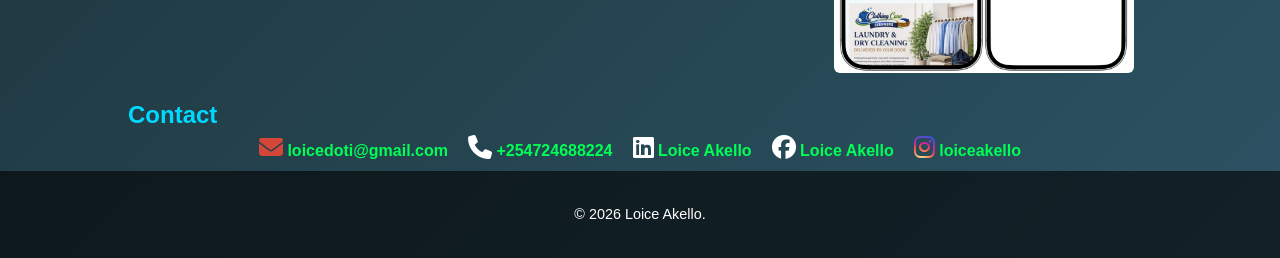
==== commit a049b8f4: "Update index.html and add images" ====
--- a/index.html
+++ b/index.html
@@ -76,8 +76,12 @@
   <section id="projects">
     <h2>Projects</h2>
     <div class="card-grid">
-      <div class="card"><h3>Wende Injili</h3><p>Offline-first hymn app with bundled SQLite database, published on Play Store.</p></div>
-      <div class="card"><h3>Portfolio Website</h3><p>Modern responsive design showcasing developer skills and projects.</p></div>
+      <div class="card"><h3>Wende Injili – Offline Hymn App</h3><p>Built an offline‑first hymn library app using React Native, Django, and SQLite, 
+        enabling instant access to hymns without internet. Published to the Google Play Store with full compliance, delivering a clean, privacy‑focused worship experience.</p></div>
+      <div class="card"><h3>LoiceCreations – Portfolio Website</h3><p>Built a modern, responsive portfolio site using HTML, CSS, and JavaScript to showcase full‑stack projects and 
+        personal branding. Designed with clean UI, cross‑device compatibility, and interactive elements to strengthen professional visibility.</p></div>
+      <div class="card"><h3>Laundry Business Website (CleanCloud SaaS Platform)</h3><p>Customized a professional laundry website using CleanCloud. 
+        Delivered a branded, customer‑friendly site that streamlined online bookings and improved client engagement.</p></div>
     </div>
   </section>
 
@@ -90,8 +94,13 @@
       </div>
 
       <div class="gallery-item">
-        <h3>Portfolio Website</h3>
+        <h3>LoiceCreations Website</h3>
         <img src="images/website banner.png" alt="Portfolio Website Project">
+      </div>
+
+      <div class="gallery-item">
+        <h3>Laundry Business Website</h3>
+        <img src="images/Laundry business.png" alt="Laundry Business Project">
       </div>
     </div>
   </section>
--- a/styles.css
+++ b/styles.css
@@ -6,7 +6,7 @@
   display: flex;
   flex-direction: column; /* stack items vertically */
   align-items: center;    /* center horizontally */
-  padding: 0.5rem;
+  padding: 1rem;
   background: rgba(0,0,0,0.4);
   position: relative;
   top: 0;
@@ -248,10 +248,6 @@
   color: #D44638; /* Gmail red */
 }
 
-/* Facebook */
-#contact .fa-facebook {
-  color: #1877F2; /* Facebook blue */
-}
 
 /* Instagram (gradient effect) */
 #contact .fa-instagram {
@@ -264,10 +260,6 @@
   background-clip: text;
 }
 
-/* LinkedIn */
-#contact .fa-linkedin {
-  color: #0077B5; /* LinkedIn blue */
-}
 
 /* Continuous blinking animation */
 @keyframes blink {
